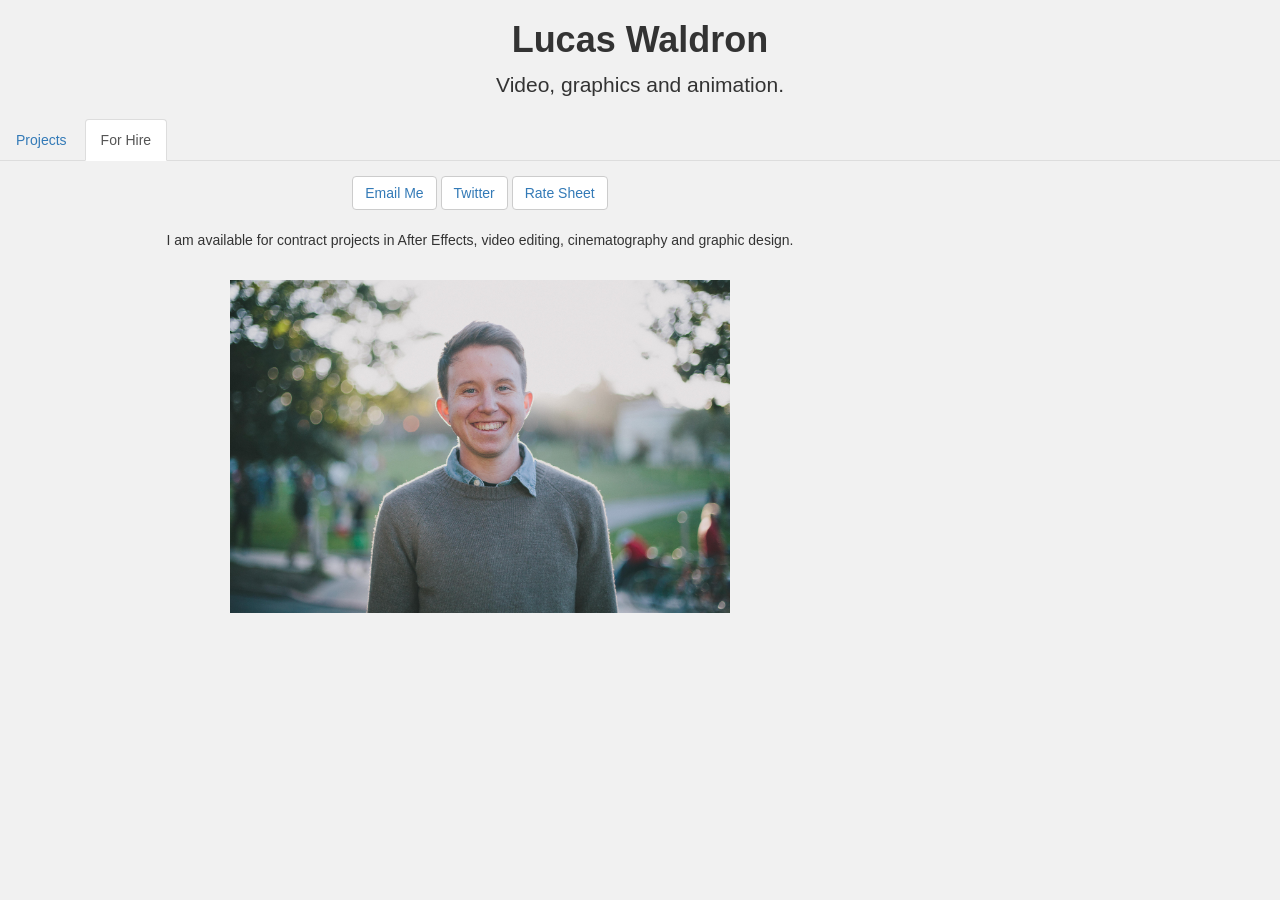
==== contact.html @ c8648297 "added-assets" ====
<!DOCTYPE html>
<html lang="en">
<head>
    <meta charset="utf-8">
    <meta http-equiv="X-UA-Compatible" content="IE=edge">
    <meta name="viewport" content="width=device-width, initial-scale=1">

    <title>Lucas Waldron</title>

    <link href="https://fonts.googleapis.com/css?family=Open+Sans:400,600,700,800" rel="stylesheet">
    <link rel="stylesheet" href="https://maxcdn.bootstrapcdn.com/bootstrap/3.3.7/css/bootstrap.min.css" integrity="sha384-BVYiiSIFeK1dGmJRAkycuHAHRg32OmUcww7on3RYdg4Va+PmSTsz/K68vbdEjh4u" crossorigin="anonymous">
    
    <style>
        
        body{
            background-color: #f1f1f1;
            font-family: "gotham", sans-serif;
        }
        h1,h2,h5,h6{
            font-weight: 700;
        }
        
        h4{
            font-weight: 500;
            font-size: 1em;
            font-style: italic;
        }
        h3{
            font-weight: 700;
            font-size: 1.5em;      
        }
        

        
        
        .container1{
            max-width: 960px;
            padding-top: 15px;
        }
        
        .row{
            padding-top:15px;
            padding-bottom: 15px;
        }
        
        .inner-box{
            background-color: #ffffff;
            box-shadow: 2px 0px 5px #ccc;
            min-height: 300px;
        }
        
        .inner-box > p,
        .inner-box > h1,
        .inner-box > h2,
        .inner-box > h3{
            padding: 0 10px;
        }
        
        .textindent{
            
            padding: 20px;
            
        }
        

        .photo-format{
            
           max-width: 500px;
        }
        
      
        
        .lead{}
    
    </style>

    <!--[if lt IE 9]>
    <script src="https://oss.maxcdn.com/html5shiv/3.7.3/html5shiv.min.js"></script>
    <script src="https://oss.maxcdn.com/respond/1.4.2/respond.min.js"></script>
    <![endif]-->
</head>
<body>

    
    <header class="text-center">
        <h1>Lucas Waldron</h1>
        <p class="lead">Video, graphics and animation.</p>
        
        <ul class="nav nav-tabs">
        <li role="presentation"><a href="index.html">Projects</a></li>
        <li role="presentation" class="active"><a href="contact.html">For Hire</a></li>
        </ul>
    </header>
    </body>
    

    <div class="container1">
        
      
    
        <div class="text-center">
        
            <button class="btn btn-default btn-md">
            <a href="mailto:lucashwaldron@gmail.com?" target="_top">Email Me</a>
            </button>
            
            <button class="btn btn-default btn-md">
            <a href="https://twitter.com/lhwaldron" target="_blank">Twitter</a>
            
            </button>
            
            <button class="btn btn-default btn-md">
            <a href=assets/rate-sheet.png target="_blank">Rate Sheet</a>
            
            </button>
        
        </div>
        
         <p class="textindent text-center">
             I am available for contract projects in After Effects, video editing, cinematography and graphic design. 
            
        </p>
        
        <div class="photo-box">
            <img src="assets/headshot.png" class="photo-format img-responsive center-block">
            
        </div>
    
        </div>
        
      
    
    
    </body>
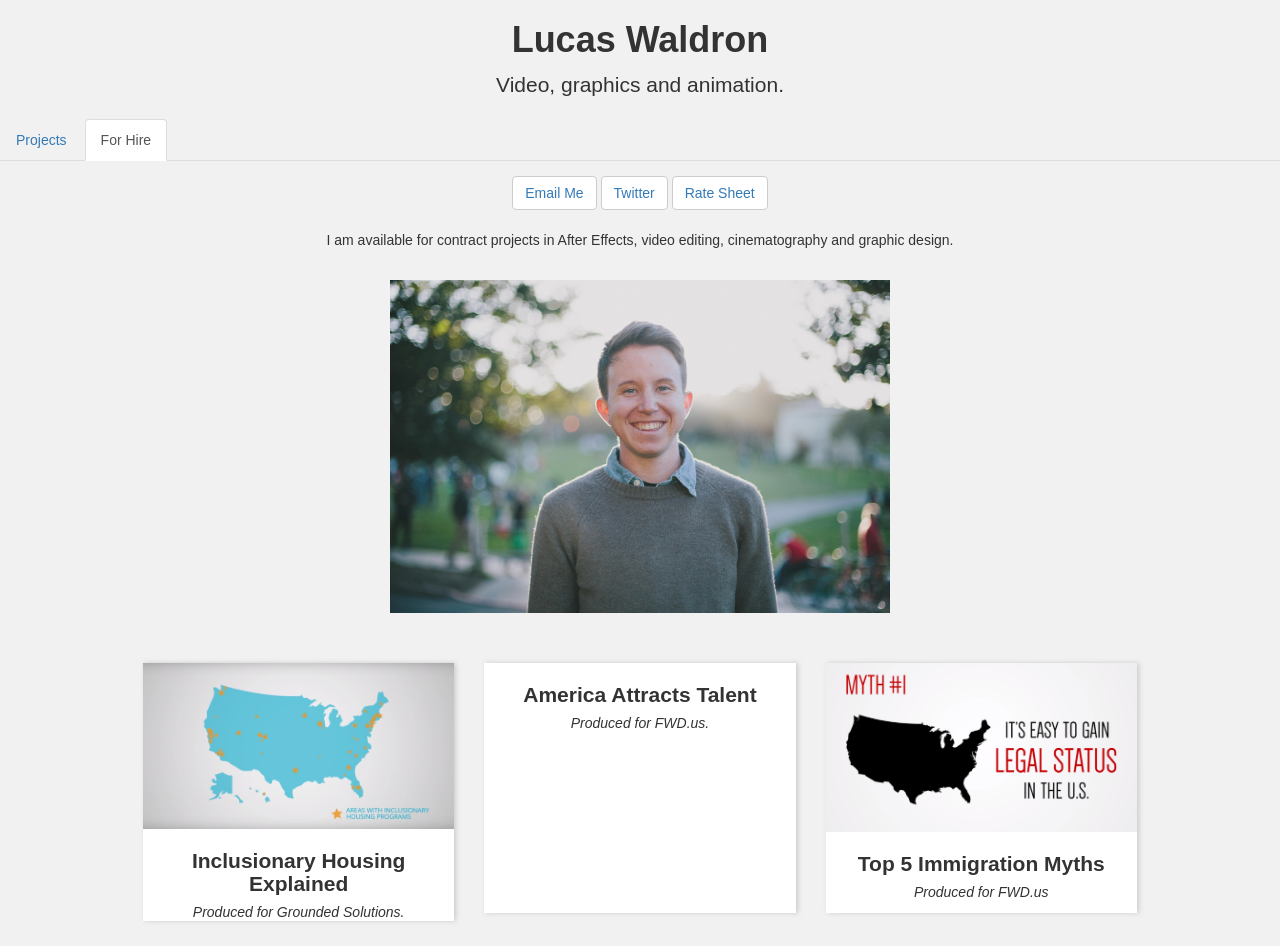
==== commit 3370f365: "updates-forehire" ====
--- a/contact.html
+++ b/contact.html
@@ -34,19 +34,21 @@
         
         
         .container1{
-            max-width: 960px;
+            max-width: 1200;
             padding-top: 15px;
         }
         
         .row{
-            padding-top:15px;
+            padding-top: 50px;
             padding-bottom: 15px;
+            width: 80%;
+            
         }
         
         .inner-box{
             background-color: #ffffff;
             box-shadow: 2px 0px 5px #ccc;
-            min-height: 300px;
+            min-height: 250px;
         }
         
         .inner-box > p,
@@ -68,6 +70,7 @@
            max-width: 500px;
         }
         
+    
       
         
         .lead{}
@@ -125,6 +128,45 @@
             <img src="assets/headshot.png" class="photo-format img-responsive center-block">
             
         </div>
+        
+        
+        
+    
+        <div class="row center-block">
+            
+            <div class="col-sm-4 text-center">
+                <div class="inner-box">
+                    <a href="https://www.youtube.com/watch?v=1Bc1Mfzx1Y0">
+                        <img class="img-responsive center-block" src="assets/ihorg.png" alt="">
+                    </a>
+                    <h3>Inclusionary Housing Explained</h3>
+                    <h4>Produced for Grounded Solutions.</h4>
+                   
+                </div>
+            </div>
+
+            <div class="col-sm-4 text-center">
+                <div class="inner-box">
+                    <a href="https://vimeo.com/156013126">
+                        <img class="img-responsive center-block" src="assets/talent.png" alt="">
+                    </a>
+                    <h3>America Attracts Talent</h3>
+                    <h4>Produced for FWD.us.</h4>
+                  
+                </div>
+            </div>
+
+            <div class="col-sm-4 text-center">
+                <div class="inner-box">
+                    <a href="https://vimeo.com/158082812">
+                        <img class="img-responsive center-block" src="assets/myth.png" alt="">
+                    </a>
+                    <h3>Top 5 Immigration Myths</h3>
+                    <h4>Produced for FWD.us</h4>
+                </div>
+            </div>
+            
+        </div>
     
         </div>
         
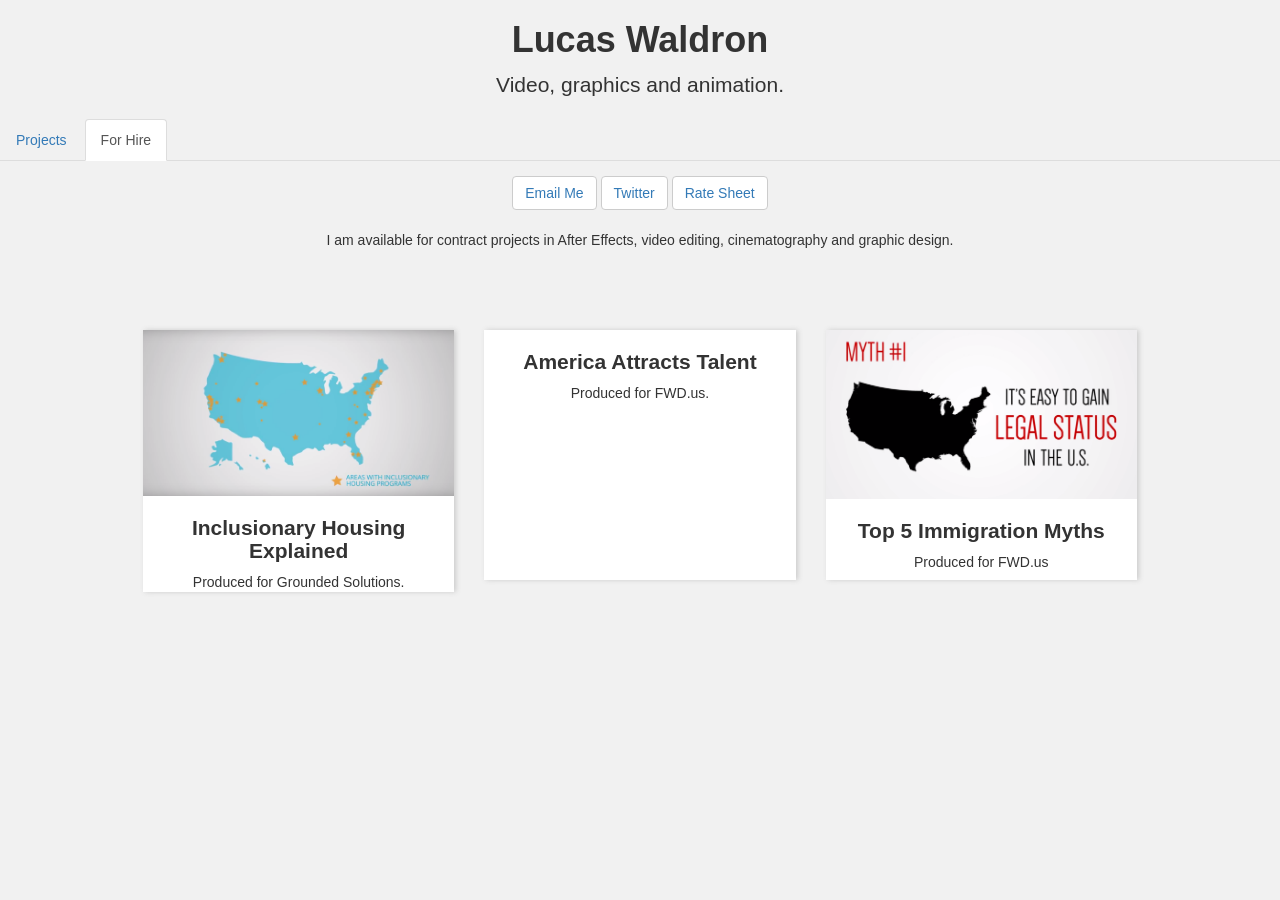
==== commit 3cc071e0: "update" ====
--- a/contact.html
+++ b/contact.html
@@ -124,10 +124,10 @@
             
         </p>
         
-        <div class="photo-box">
+    <!-- <div class="photo-box">
             <img src="assets/headshot.png" class="photo-format img-responsive center-block">
             
-        </div>
+        </div> -->
         
         
         
@@ -140,7 +140,7 @@
                         <img class="img-responsive center-block" src="assets/ihorg.png" alt="">
                     </a>
                     <h3>Inclusionary Housing Explained</h3>
-                    <h4>Produced for Grounded Solutions.</h4>
+                    <p>Produced for Grounded Solutions.</p>
                    
                 </div>
             </div>
@@ -151,7 +151,7 @@
                         <img class="img-responsive center-block" src="assets/talent.png" alt="">
                     </a>
                     <h3>America Attracts Talent</h3>
-                    <h4>Produced for FWD.us.</h4>
+                    <p>Produced for FWD.us.</p>
                   
                 </div>
             </div>
@@ -162,7 +162,7 @@
                         <img class="img-responsive center-block" src="assets/myth.png" alt="">
                     </a>
                     <h3>Top 5 Immigration Myths</h3>
-                    <h4>Produced for FWD.us</h4>
+                    <p>Produced for FWD.us</p>
                 </div>
             </div>
             
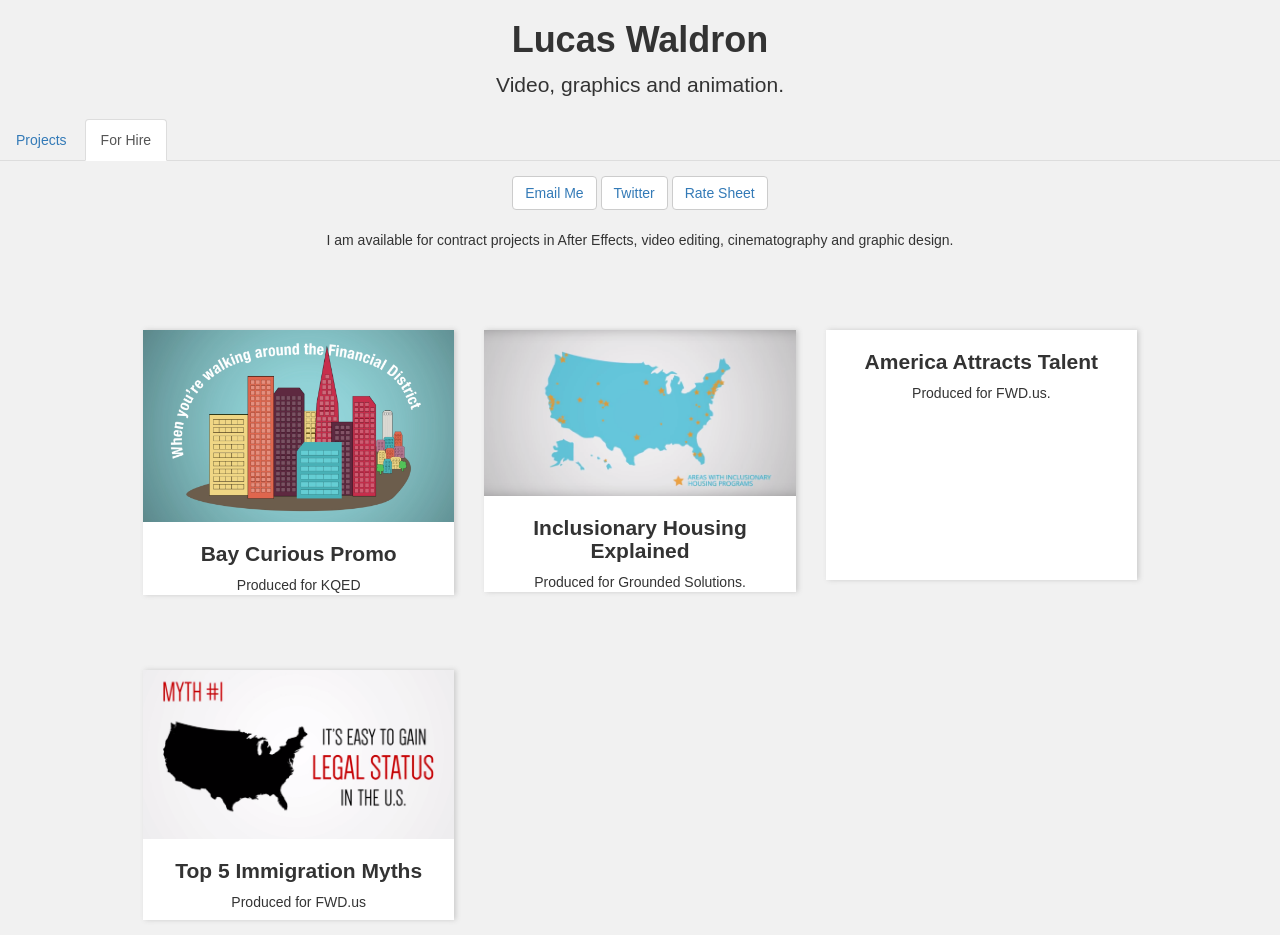
==== commit 15340594: "add-bay-curious" ====
--- a/contact.html
+++ b/contact.html
@@ -136,6 +136,17 @@
             
             <div class="col-sm-4 text-center">
                 <div class="inner-box">
+                    <a href="https://vimeo.com/193449687/b202c7afe0">
+                        <img class="img-responsive center-block" src="assets/baycurious.png" alt="">
+                    </a>
+                    <h3>Bay Curious Promo</h3>
+                    <p>Produced for KQED</p>
+                </div>
+            </div>
+            
+            
+            <div class="col-sm-4 text-center">
+                <div class="inner-box">
                     <a href="https://www.youtube.com/watch?v=1Bc1Mfzx1Y0">
                         <img class="img-responsive center-block" src="assets/ihorg.png" alt="">
                     </a>
@@ -156,7 +167,12 @@
                 </div>
             </div>
 
-            <div class="col-sm-4 text-center">
+        
+            
+        </div>
+        
+         <div class="row center-block">
+             <div class="col-sm-4 text-center">
                 <div class="inner-box">
                     <a href="https://vimeo.com/158082812">
                         <img class="img-responsive center-block" src="assets/myth.png" alt="">
@@ -165,8 +181,8 @@
                     <p>Produced for FWD.us</p>
                 </div>
             </div>
-            
-        </div>
+             
+             
     
         </div>
         
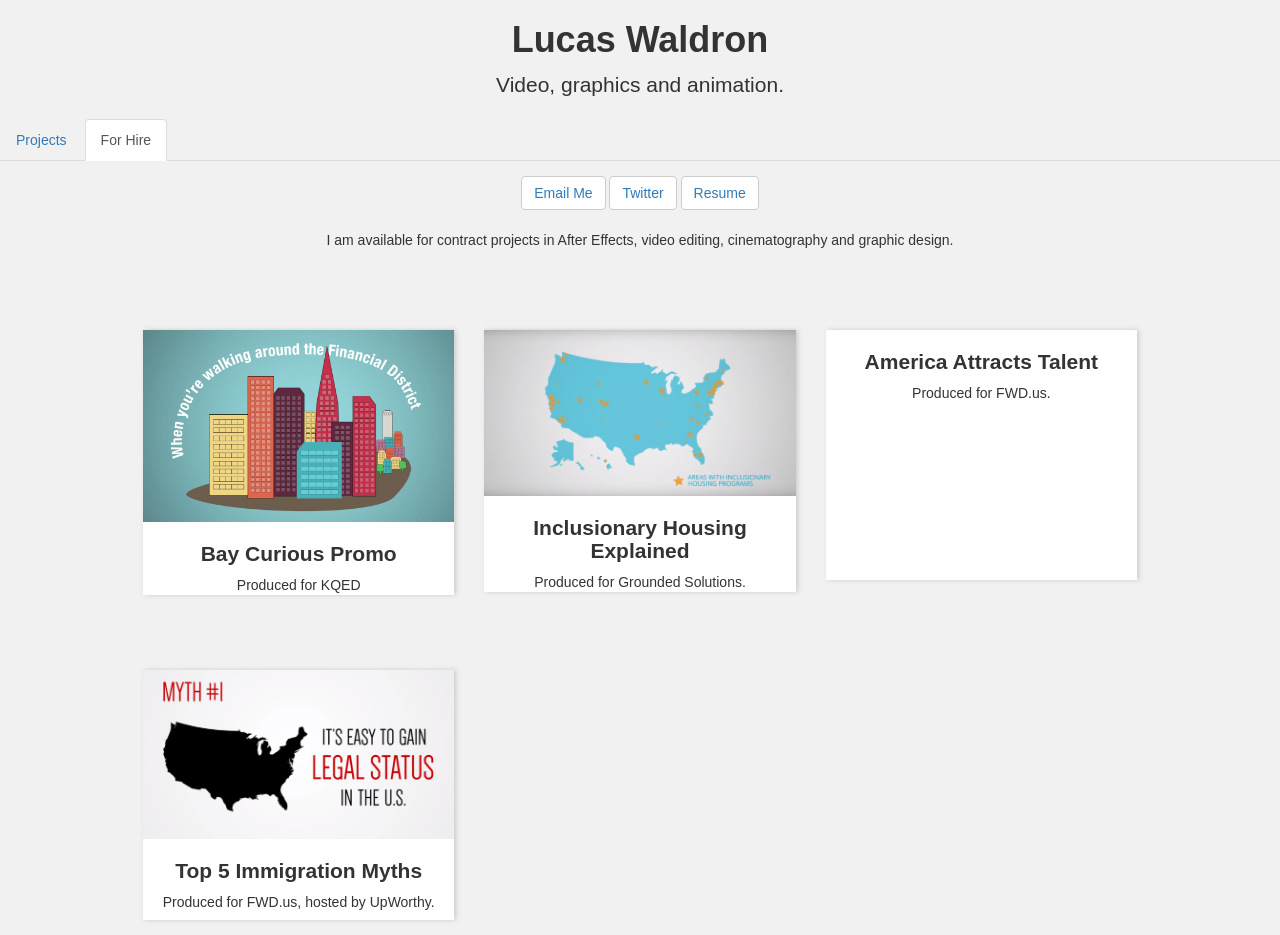
==== commit 1f4638db: "Updates New resume Graphics reel" ====
--- a/contact.html
+++ b/contact.html
@@ -113,7 +113,7 @@
             </button>
             
             <button class="btn btn-default btn-md">
-            <a href=assets/rate-sheet.png target="_blank">Rate Sheet</a>
+            <a href=assets/resume_april17.png target="_blank">Resume</a>
             
             </button>
         
@@ -178,7 +178,7 @@
                         <img class="img-responsive center-block" src="assets/myth.png" alt="">
                     </a>
                     <h3>Top 5 Immigration Myths</h3>
-                    <p>Produced for FWD.us</p>
+                    <p>Produced for FWD.us, hosted by UpWorthy.</p>
                 </div>
             </div>
              
